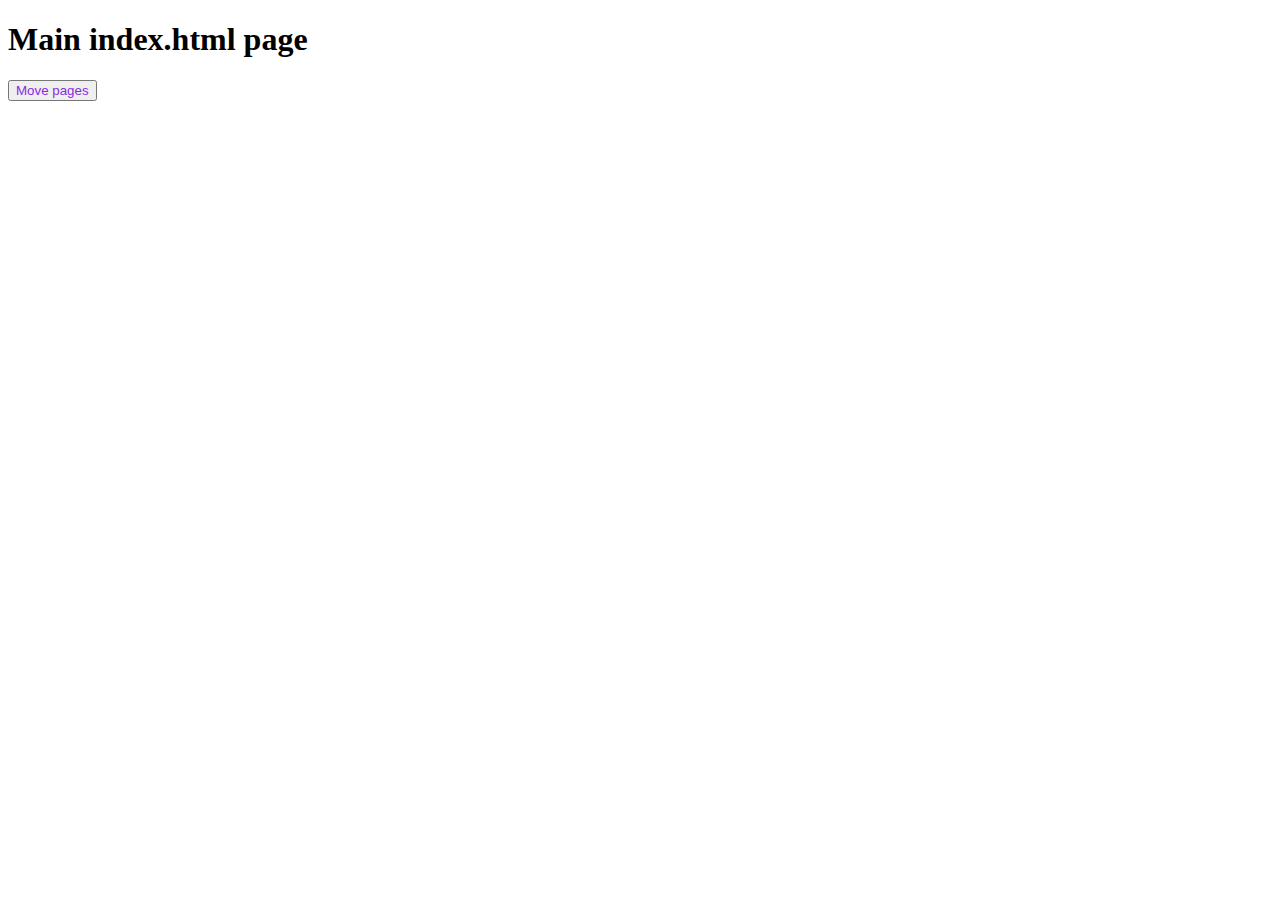
==== index.html @ b54c94fc "Init: initial file settings" ====
<!DOCTYPE html>
<html lang="en">
<head>
    <meta charset="UTF-8">
    <meta http-equiv="X-UA-Compatible" content="IE=edge">
    <meta name="viewport" content="width=device-width, initial-scale=1.0">
    <title>Document</title>
    <link rel="stylesheet" href="/css/style.css">
</head>
<body>
    <h1>Main index.html page</h1>
    <button class="btn" onclick="window.open('/src/panel-perfume/index.html')">Move pages</button>
</body>
</html>
---- css/style.css ----
.btn{
    color: blueviolet;
}
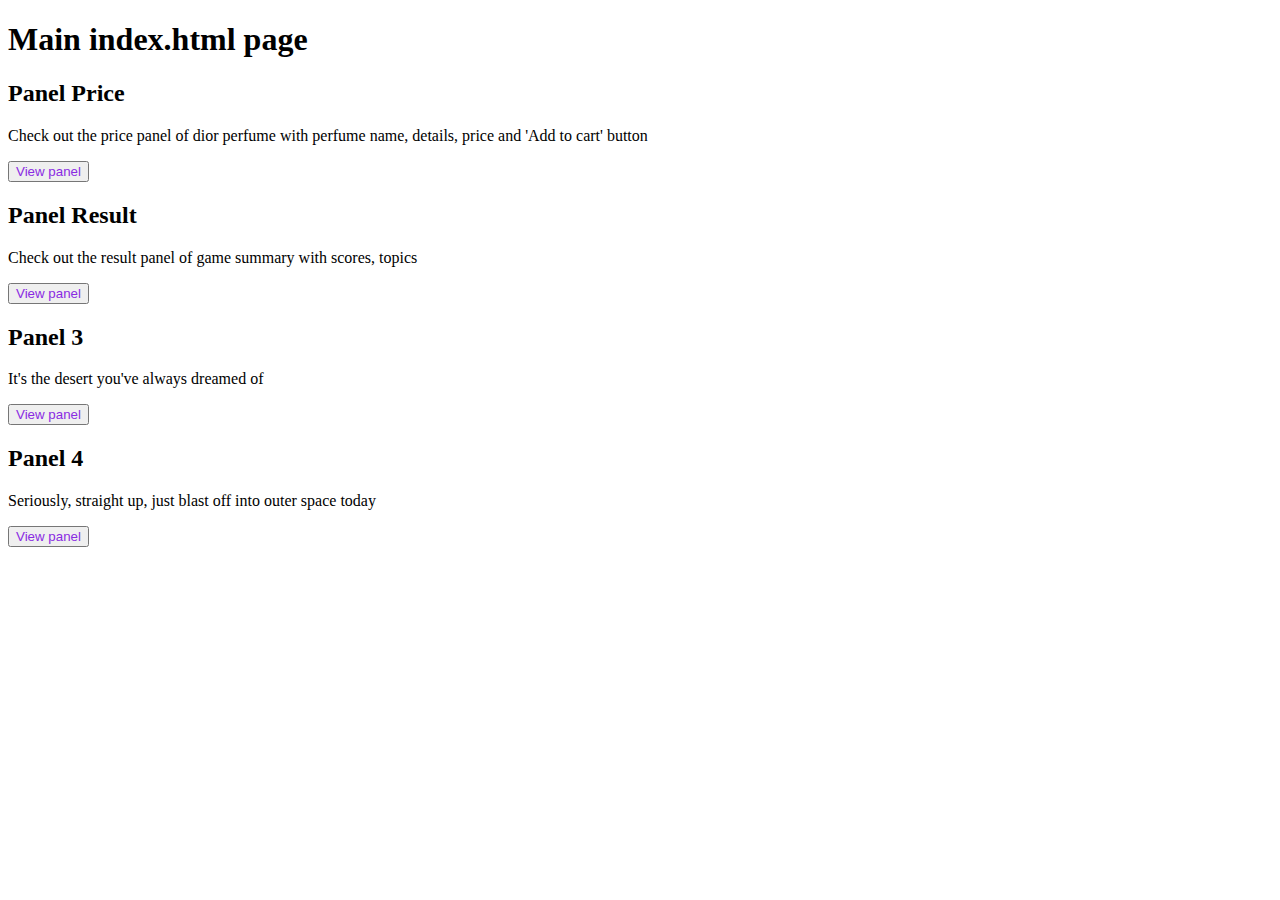
==== commit 21af3a93: "Design: apply panel design to main index.html" ====
--- a/index.html
+++ b/index.html
@@ -5,10 +5,42 @@
     <meta http-equiv="X-UA-Compatible" content="IE=edge">
     <meta name="viewport" content="width=device-width, initial-scale=1.0">
     <title>Document</title>
+    <!-- npx sass --watch css/style.scss css/style.css -->
     <link rel="stylesheet" href="/css/style.css">
 </head>
 <body>
     <h1>Main index.html page</h1>
-    <button class="btn" onclick="window.open('/src/panel-perfume/index.html')">Move pages</button>
+    <!-- HTML 원래 pug -->
+
+    <main class="page-content">
+        <div class="card">
+            <div class="content">
+                <h2 class="title">Panel Price</h2>
+                <p class="copy">Check out the price panel of dior perfume with perfume name, details, price and 'Add to cart' button</p>
+                <button class="btn" onclick="window.open('/src/panel-perfume/index.html')">View panel</button>
+            </div>
+        </div>
+        <div class="card">
+            <div class="content">
+                <h2 class="title">Panel Result</h2>
+                <p class="copy">Check out the result panel of game summary with scores, topics</p>
+                <button class="btn" onclick="window.open('/src/panel-perfume/index.html')">View panel</button>
+            </div>
+        </div>
+        <div class="card">
+            <div class="content">
+                <h2 class="title">Panel 3</h2>
+                <p class="copy">It's the desert you've always dreamed of</p>
+                <button class="btn">View panel</button>
+            </div>
+        </div>
+        <div class="card">
+            <div class="content">
+                <h2 class="title">Panel 4</h2>
+                <p class="copy">Seriously, straight up, just blast off into outer space today</p>
+                <button class="btn">View panel</button>
+            </div>
+        </div>
+    </main>
 </body>
 </html>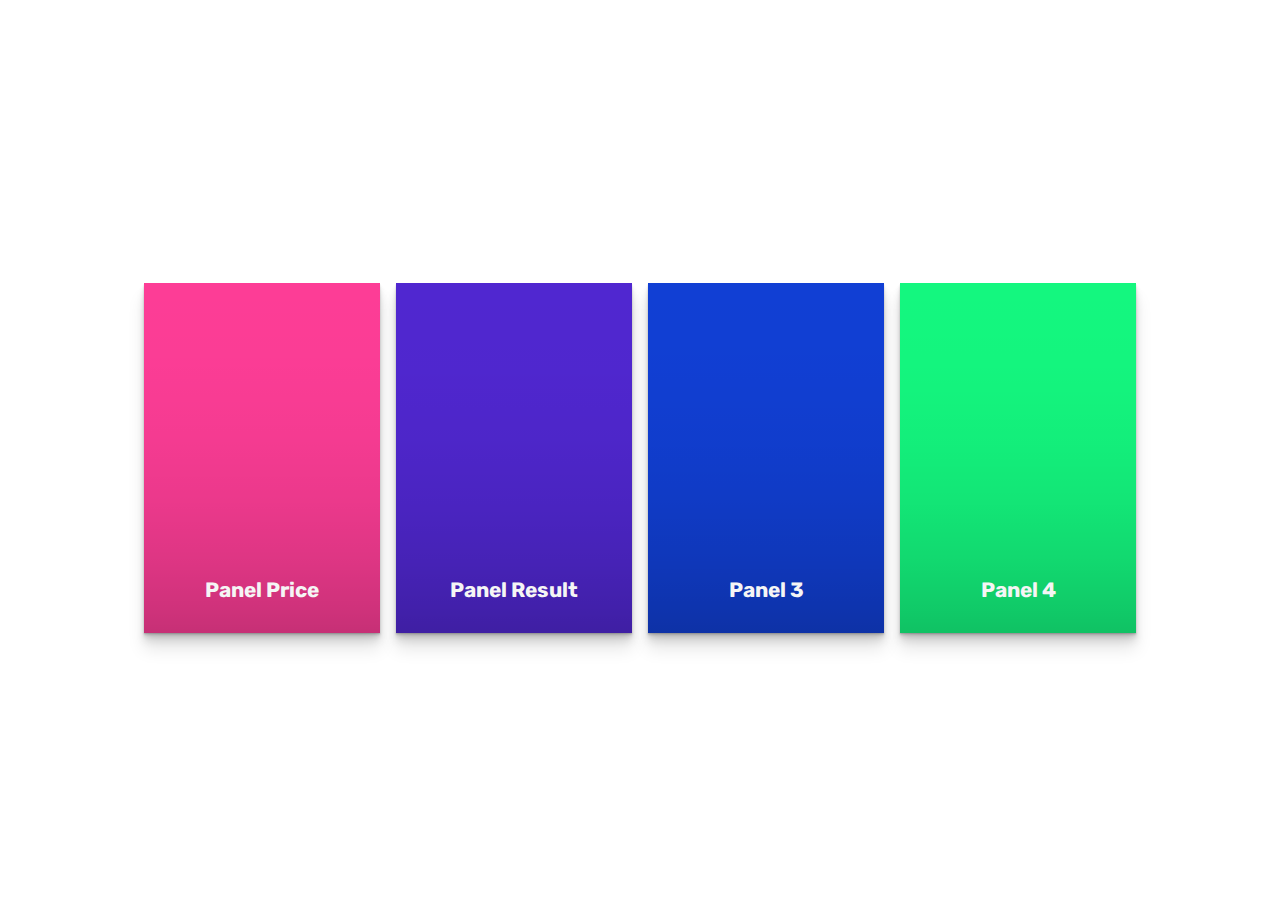
==== commit 614ea816: "Feat: add panel-results panel" ====
--- a/index.html
+++ b/index.html
@@ -9,9 +9,7 @@
     <link rel="stylesheet" href="/css/style.css">
 </head>
 <body>
-    <h1>Main index.html page</h1>
     <!-- HTML 원래 pug -->
-
     <main class="page-content">
         <div class="card">
             <div class="content">
@@ -24,7 +22,7 @@
             <div class="content">
                 <h2 class="title">Panel Result</h2>
                 <p class="copy">Check out the result panel of game summary with scores, topics</p>
-                <button class="btn" onclick="window.open('/src/panel-perfume/index.html')">View panel</button>
+                <button class="btn" onclick="window.open('/src/panel-result/index.html')">View panel</button>
             </div>
         </div>
         <div class="card">
--- a/css/style.css
+++ b/css/style.css
@@ -1,3 +1,184 @@
-.btn{
-    color: blueviolet;
-}+@import url("https://fonts.googleapis.com/css?family=Cardo:400i|Rubik:400,700&display=swap");
+:root {
+  --d: 700ms;
+  --e: cubic-bezier(0.19, 1, 0.22, 1);
+  --font-sans: "Rubik", sans-serif;
+  --font-serif: "Cardo", serif;
+}
+
+* {
+  box-sizing: border-box;
+}
+
+html, body {
+  height: 100%;
+}
+
+body {
+  display: grid;
+  place-items: center;
+}
+
+.page-content {
+  display: grid;
+  grid-gap: 1rem;
+  padding: 1rem;
+  max-width: 1024px;
+  margin: 0 auto;
+  font-family: var(--font-sans);
+}
+@media (min-width: 600px) {
+  .page-content {
+    grid-template-columns: repeat(2, 1fr);
+  }
+}
+@media (min-width: 800px) {
+  .page-content {
+    grid-template-columns: repeat(4, 1fr);
+  }
+}
+
+.card {
+  position: relative;
+  display: flex;
+  align-items: flex-end;
+  overflow: hidden;
+  padding: 1rem;
+  width: 100%;
+  text-align: center;
+  color: whitesmoke;
+  background-color: whitesmoke;
+  box-shadow: 0 1px 1px rgba(0, 0, 0, 0.1), 0 2px 2px rgba(0, 0, 0, 0.1), 0 4px 4px rgba(0, 0, 0, 0.1), 0 8px 8px rgba(0, 0, 0, 0.1), 0 16px 16px rgba(0, 0, 0, 0.1);
+}
+@media (min-width: 600px) {
+  .card {
+    height: 350px;
+  }
+}
+.card:before {
+  content: "";
+  position: absolute;
+  top: 0;
+  left: 0;
+  width: 100%;
+  height: 110%;
+  background-size: cover;
+  background-position: 0 0;
+  transition: transform calc(var(--d) * 1.5) var(--e);
+  pointer-events: none;
+}
+.card:after {
+  content: "";
+  display: block;
+  position: absolute;
+  top: 0;
+  left: 0;
+  width: 100%;
+  height: 200%;
+  pointer-events: none;
+  background-image: linear-gradient(to bottom, hsla(0, 0%, 0%, 0) 0%, hsla(0, 0%, 0%, 0.009) 11.7%, hsla(0, 0%, 0%, 0.034) 22.1%, hsla(0, 0%, 0%, 0.072) 31.2%, hsla(0, 0%, 0%, 0.123) 39.4%, hsla(0, 0%, 0%, 0.182) 46.6%, hsla(0, 0%, 0%, 0.249) 53.1%, hsla(0, 0%, 0%, 0.32) 58.9%, hsla(0, 0%, 0%, 0.394) 64.3%, hsla(0, 0%, 0%, 0.468) 69.3%, hsla(0, 0%, 0%, 0.54) 74.1%, hsla(0, 0%, 0%, 0.607) 78.8%, hsla(0, 0%, 0%, 0.668) 83.6%, hsla(0, 0%, 0%, 0.721) 88.7%, hsla(0, 0%, 0%, 0.762) 94.1%, hsla(0, 0%, 0%, 0.79) 100%);
+  transform: translateY(-50%);
+  transition: transform calc(var(--d) * 2) var(--e);
+}
+.card:nth-child(1):before {
+  background-color: rgb(253, 61, 150);
+}
+.card:nth-child(2):before {
+  background-color: #5027D0;
+}
+.card:nth-child(3):before {
+  background-color: #113FD4;
+}
+.card:nth-child(4):before {
+  background-color: #14F77F;
+}
+
+.content {
+  position: relative;
+  display: flex;
+  flex-direction: column;
+  align-items: center;
+  width: 100%;
+  padding: 1rem;
+  transition: transform var(--d) var(--e);
+  z-index: 1;
+}
+.content > * + * {
+  margin-top: 1rem;
+}
+
+.title {
+  font-size: 1.3rem;
+  font-weight: bold;
+  line-height: 1.2;
+}
+
+.copy {
+  font-family: var(--font-serif);
+  font-size: 1.125rem;
+  font-style: italic;
+  line-height: 1.35;
+}
+
+.btn {
+  cursor: pointer;
+  margin-top: 1.5rem;
+  padding: 0.75rem 1.5rem;
+  font-size: 0.65rem;
+  font-weight: bold;
+  letter-spacing: 0.025rem;
+  text-transform: uppercase;
+  color: rgb(0, 0, 0);
+  background-color: rgb(255, 255, 255);
+  border: none;
+}
+.btn:hover {
+  background-color: #e8e8e8;
+}
+.btn:focus {
+  outline: 1px dashed yellow;
+  outline-offset: 3px;
+}
+
+@media (hover: hover) and (min-width: 600px) {
+  .card:after {
+    transform: translateY(0);
+  }
+  .content {
+    transform: translateY(calc(100% - 4.5rem));
+  }
+  .content > *:not(.title) {
+    opacity: 0;
+    transform: translateY(1rem);
+    transition: transform var(--d) var(--e), opacity var(--d) var(--e);
+  }
+  .card:hover,
+  .card:focus-within {
+    align-items: center;
+  }
+  .card:hover:before,
+  .card:focus-within:before {
+    transform: translateY(-4%);
+  }
+  .card:hover:after,
+  .card:focus-within:after {
+    transform: translateY(-50%);
+  }
+  .card:hover .content,
+  .card:focus-within .content {
+    transform: translateY(0);
+  }
+  .card:hover .content > *:not(.title),
+  .card:focus-within .content > *:not(.title) {
+    opacity: 1;
+    transform: translateY(0);
+    transition-delay: calc(var(--d) / 8);
+  }
+  .card:focus-within:before, .card:focus-within:after,
+  .card:focus-within .content,
+  .card:focus-within .content > *:not(.title) {
+    transition-duration: 0s;
+  }
+}
+
+/*# sourceMappingURL=style.css.map */
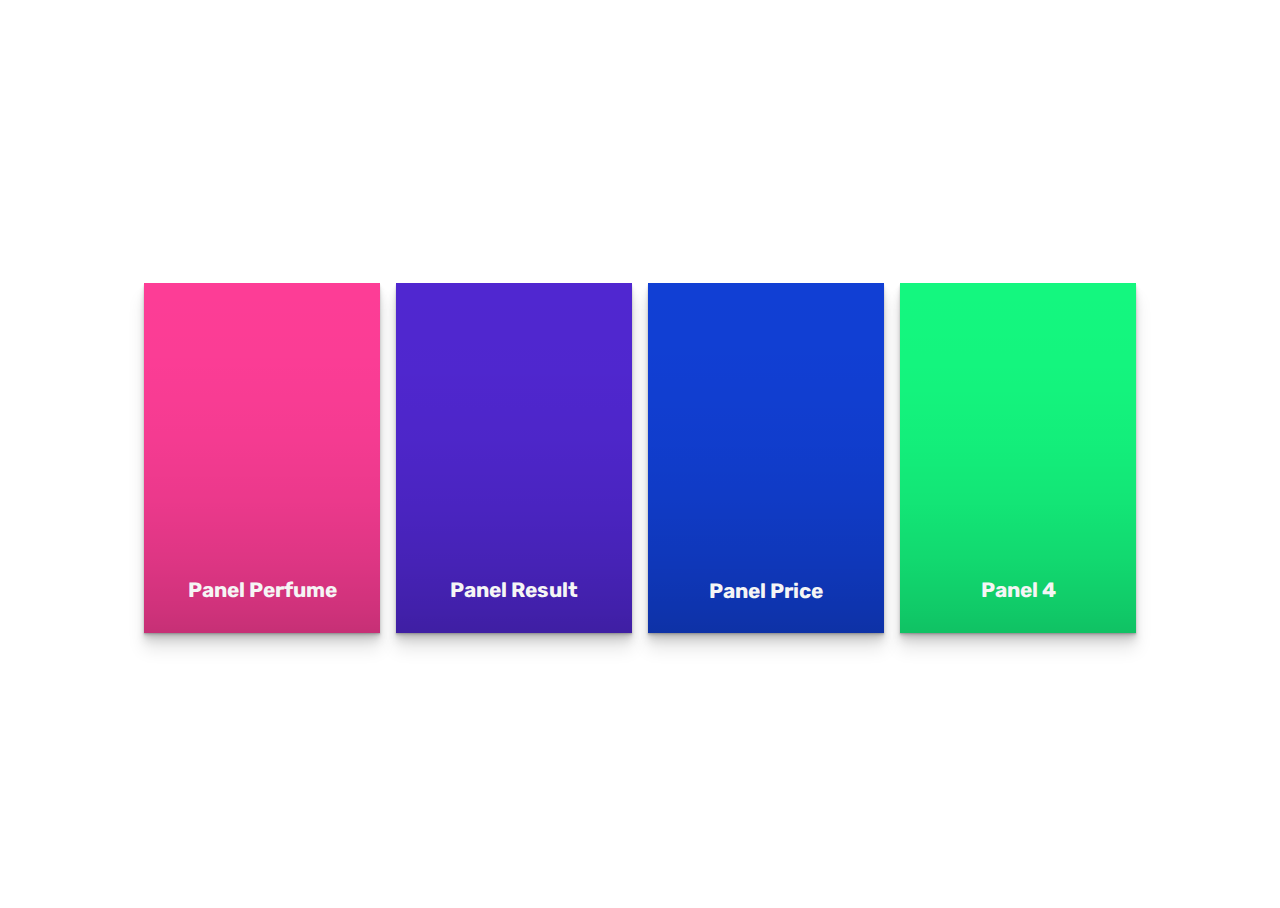
==== commit f2db5158: "Feat: add panel-price source" ====
--- a/index.html
+++ b/index.html
@@ -13,7 +13,7 @@
     <main class="page-content">
         <div class="card">
             <div class="content">
-                <h2 class="title">Panel Price</h2>
+                <h2 class="title">Panel Perfume</h2>
                 <p class="copy">Check out the price panel of dior perfume with perfume name, details, price and 'Add to cart' button</p>
                 <button class="btn" onclick="window.open('/src/panel-perfume/index.html')">View panel</button>
             </div>
@@ -27,9 +27,9 @@
         </div>
         <div class="card">
             <div class="content">
-                <h2 class="title">Panel 3</h2>
-                <p class="copy">It's the desert you've always dreamed of</p>
-                <button class="btn">View panel</button>
+                <h2 class="title">Panel Price</h2>
+                <p class="copy">Check out the normal price panel with personal, small team and enterprise</p>
+                <button class="btn" onclick="window.open('/src/panel-price/index.html')">View panel</button>
             </div>
         </div>
         <div class="card">
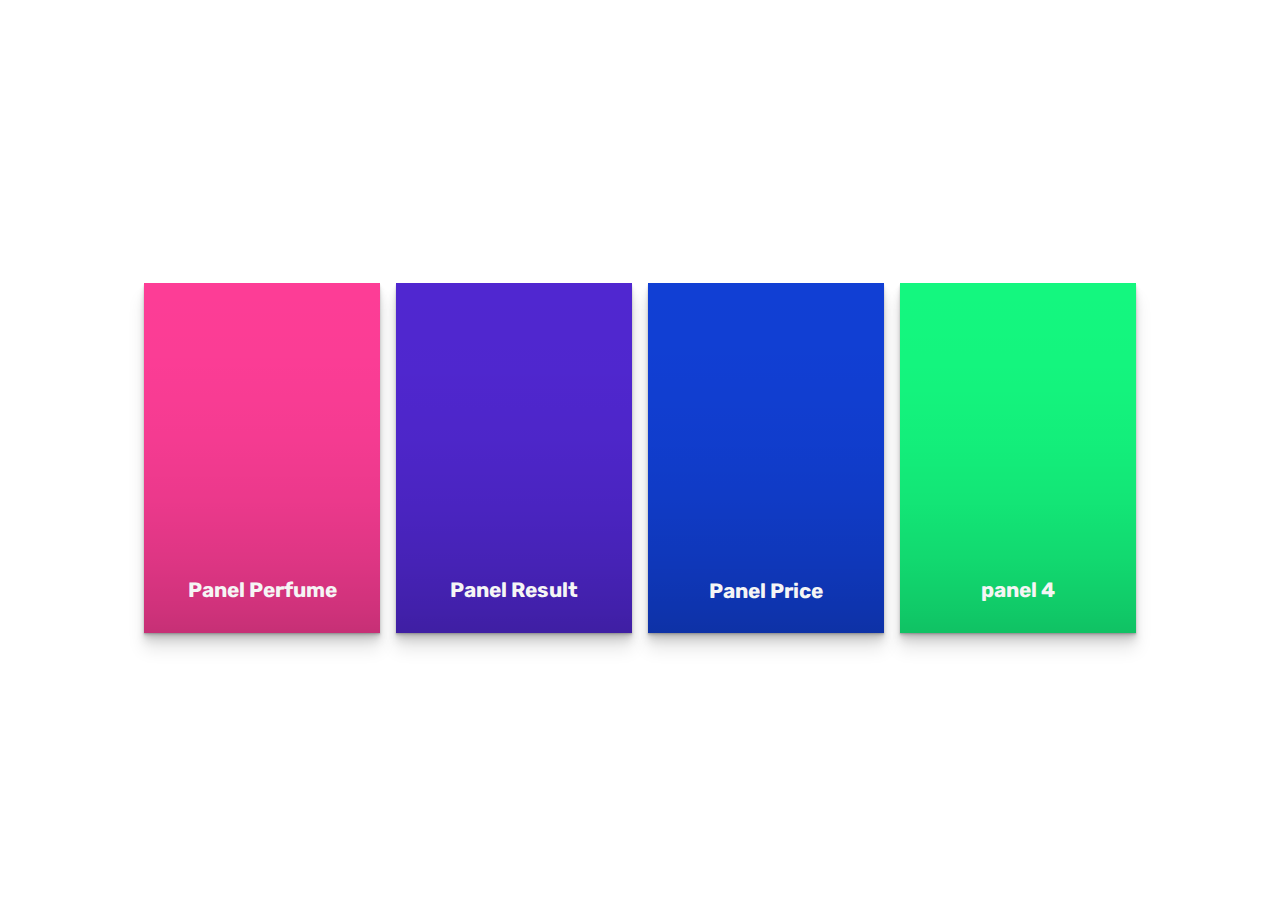
==== commit 339a5f42: "Feat: upload page-airplane index.html" ====
--- a/index.html
+++ b/index.html
@@ -34,7 +34,7 @@
         </div>
         <div class="card">
             <div class="content">
-                <h2 class="title">Panel 4</h2>
+                <h2 class="title">panel 4</h2>
                 <p class="copy">Seriously, straight up, just blast off into outer space today</p>
                 <button class="btn">View panel</button>
             </div>
